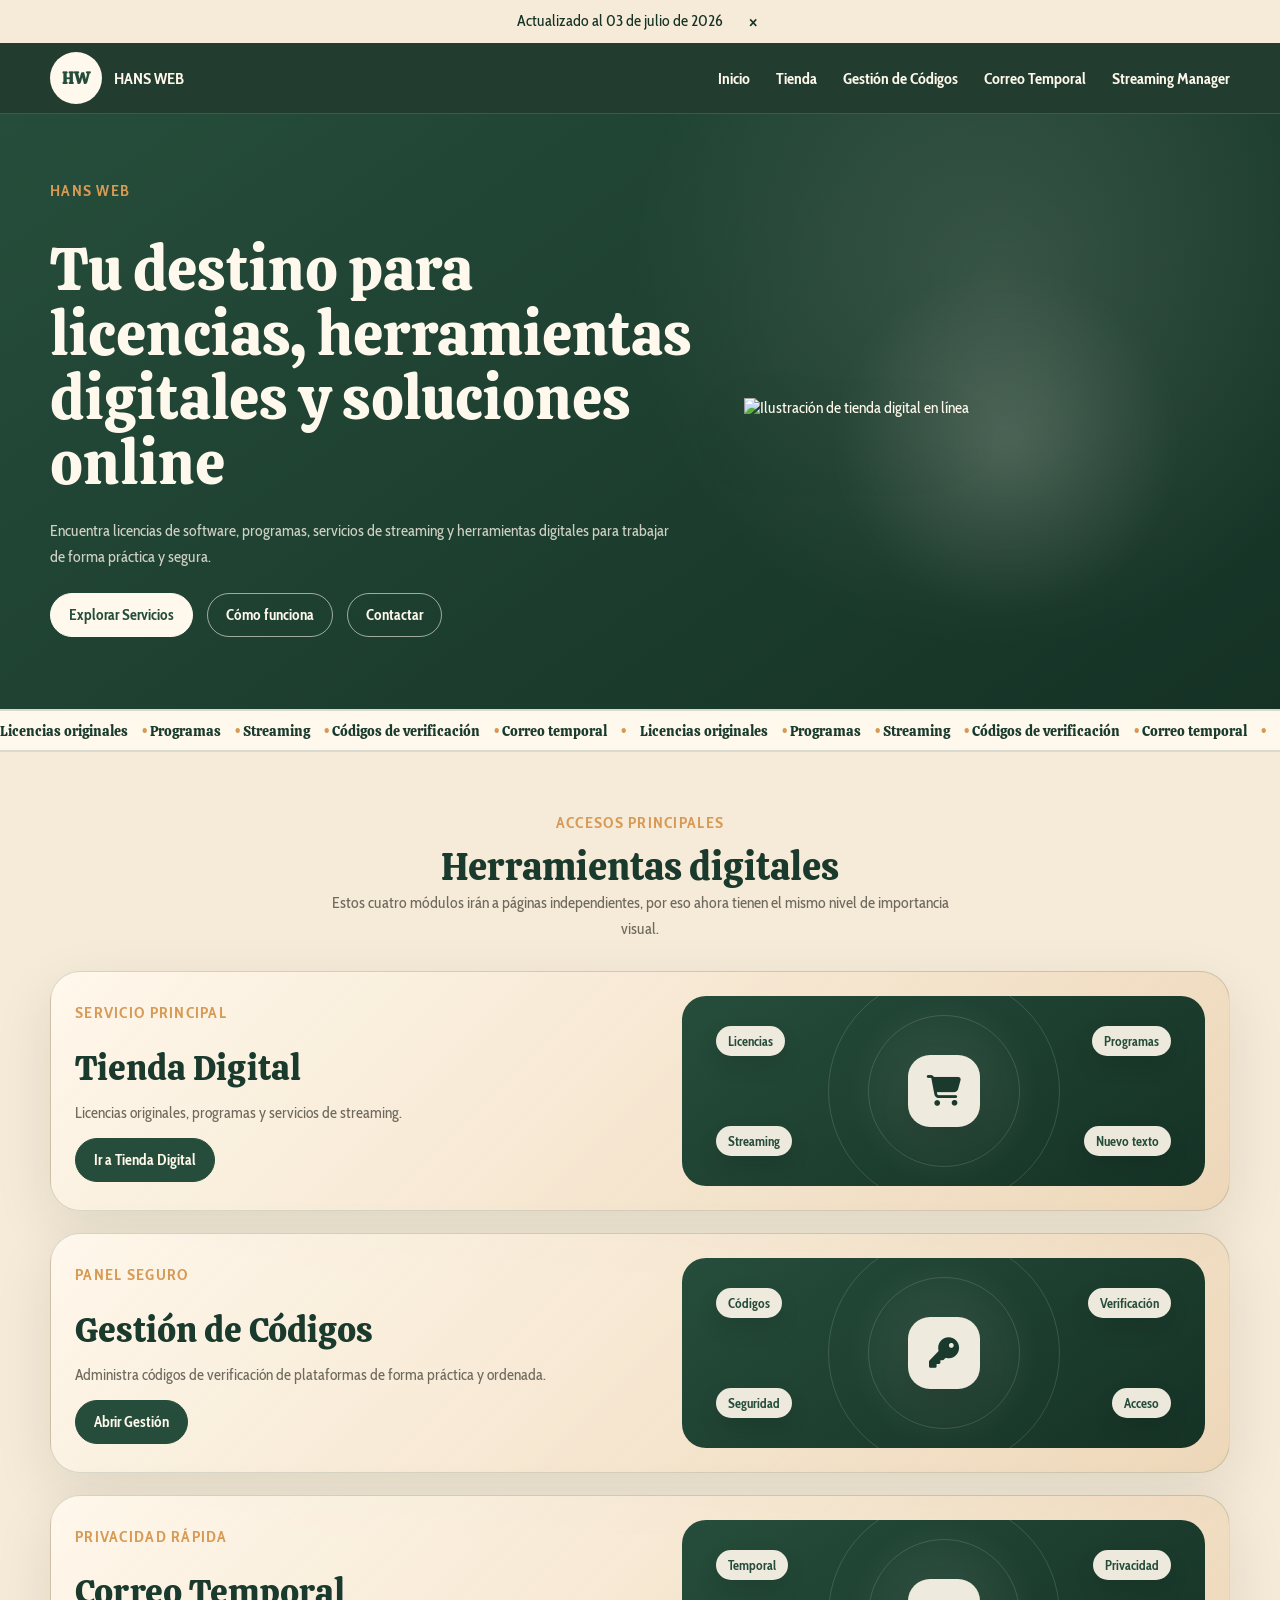
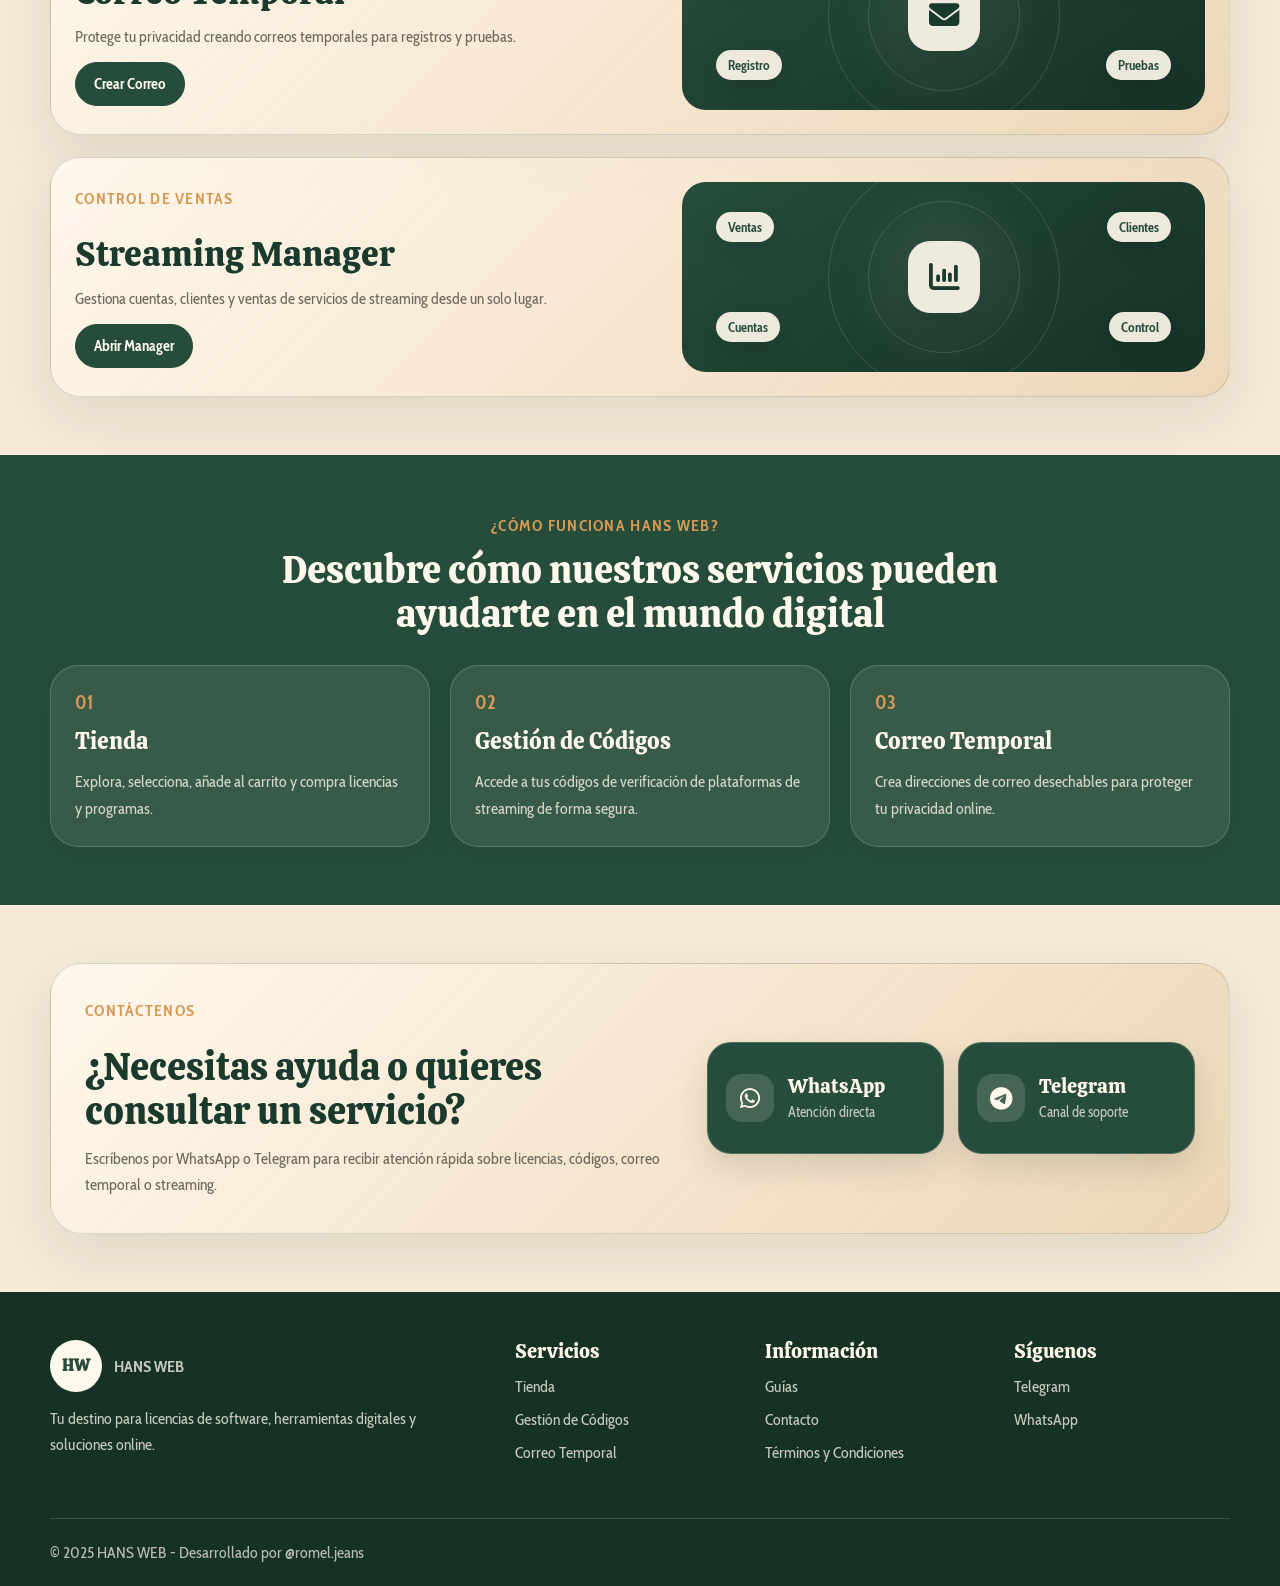
==== index.html @ e23d3a3d "Add files via upload" ====
<!doctype html>
<html lang="es">
<head>
  <meta charset="UTF-8" />
  <meta name="viewport" content="width=device-width, initial-scale=1.0" />
  <title>HANS WEB - Licencias, herramientas digitales y soluciones online</title>
  <meta name="description" content="Tu destino para licencias de software, herramientas digitales y soluciones online." />
  <link rel="preconnect" href="https://fonts.googleapis.com" />
  <link rel="preconnect" href="https://fonts.gstatic.com" crossorigin />
  <link href="https://fonts.googleapis.com/css2?family=Cabin+Condensed:wght@400;600;700&family=Calistoga&display=swap" rel="stylesheet" />
  <link rel="stylesheet" href="https://cdnjs.cloudflare.com/ajax/libs/font-awesome/6.4.0/css/all.min.css">
  <link rel="stylesheet" href="css/styles.css" />
</head>
<body>
  <div class="topbar" data-alert>
    <p>Actualizado al 03 de julio de 2026</p>
    <button class="topbar__close" type="button" aria-label="Cerrar aviso" data-alert-close>×</button>
  </div>

  <header class="site-header">
    <div class="container nav">
      <a class="brand" href="index.html" aria-label="HANS WEB inicio">
        <span class="brand__mark">HW</span>
        <span class="brand__text">HANS WEB</span>
      </a>

      <button class="nav__toggle" type="button" aria-label="Abrir menú" aria-expanded="false" data-menu-toggle>
        <span></span><span></span><span></span>
      </button>

      <nav class="nav__menu" data-menu>
        <a href="index.html">Inicio</a>
        <a href="tienda.html">Tienda</a>
        <a href="gestion-codigos.html">Gestión de Códigos</a>
        <a href="correo-temporal.html">Correo Temporal</a>
        <a href="#">Streaming Manager</a>
      </nav>
    </div>
  </header>

  <main id="inicio">
    <section class="hero section hero--green">
      <div class="container hero__grid">
        <div class="hero__content">
          <p class="eyebrow">HANS WEB</p>
          <h1>Tu destino para licencias, herramientas digitales y soluciones online</h1>
          <p class="hero__text">Encuentra licencias de software, programas, servicios de streaming y herramientas digitales para trabajar de forma práctica y segura.</p>
          <div class="button-group">
            <a class="button button--primary" href="#servicios">Explorar Servicios</a>
            <a class="button button--secondary" href="#funciona">Cómo funciona</a>
            <a class="button button--secondary" href="#contacto">Contactar</a>
          </div>
        </div>

        <div class="hero__cards hero__cards--image" aria-label="Ilustración destacada de tienda digital">
          <img class="hero__illustration hero__illustration--store" src="assets/images/hero-store.png" alt="Ilustración de tienda digital en línea" />
        </div>
      </div>
    </section>

    <section class="ticker" aria-label="Categorías">
<div class="ticker">
  <div class="ticker__track">
    <div class="ticker__group">
      <span>Licencias originales</span>
      <span>Programas</span>
      <span>Streaming</span>
      <span>Códigos de verificación</span>
      <span>Correo temporal</span>
    </div>
    <div class="ticker__group" aria-hidden="true">
      <span>Licencias originales</span>
      <span>Programas</span>
      <span>Streaming</span>
      <span>Códigos de verificación</span>
      <span>Correo temporal</span>
    </div>
  </div>
</div>
    </section>

    <section class="section" id="servicios">
      <div class="container section__content">
        <div class="section-heading section-heading--center">
          <p class="eyebrow">Accesos principales</p>
          <h2>Herramientas digitales</h2>
          <p>Estos cuatro módulos irán a páginas independientes, por eso ahora tienen el mismo nivel de importancia visual.</p>
        </div>

                <div class="featured-services">
          <a class="feature-panel" href="tienda.html" aria-label="Abrir Tienda Digital">
            <div class="feature-panel__copy">
              <p class="eyebrow">Servicio principal</p>
              <h3>Tienda Digital</h3>
              <p>Licencias originales, programas y servicios de streaming.</p>
              <span class="button button--primary">Ir a Tienda Digital</span>
            </div>
            <div class="feature-panel__visual">
              <span class="bubble bubble--top">Licencias</span>
              <span class="bubble bubble--right">Programas</span>
              <div class="feature-panel__icon"><i class="fas fa-shopping-cart"></i></div>
              <span class="bubble bubble--bottom">Streaming</span>
              <span class="bubble bubble--bottom-right">Nuevo texto</span>
            </div>
          </a>

          <a class="feature-panel" href="gestion-codigos.html" aria-label="Abrir Gestión de Códigos">
            <div class="feature-panel__copy">
              <p class="eyebrow">Panel seguro</p>
              <h3>Gestión de Códigos</h3>
              <p>Administra códigos de verificación de plataformas de forma práctica y ordenada.</p>
              <span class="button button--primary">Abrir Gestión</span>
            </div>
            <div class="feature-panel__visual">
              <span class="bubble bubble--top">Códigos</span>
              <span class="bubble bubble--right">Verificación</span>
              <div class="feature-panel__icon"><i class="fas fa-key"></i></div>
              <span class="bubble bubble--bottom">Seguridad</span>
              <span class="bubble bubble--bottom-right">Acceso</span>
            </div>
          </a>

          <a class="feature-panel" href="#" aria-label="Abrir Correo Temporal">
            <div class="feature-panel__copy">
              <p class="eyebrow">Privacidad rápida</p>
              <h3>Correo Temporal</h3>
              <p>Protege tu privacidad creando correos temporales para registros y pruebas.</p>
              <span class="button button--primary">Crear Correo</span>
            </div>
              <div class="feature-panel__visual">
                <span class="bubble bubble--top">Temporal</span>
                <span class="bubble bubble--right">Privacidad</span>
              <div class="feature-panel__icon"><i class="fas fa-envelope"></i></div>
                <span class="bubble bubble--bottom">Registro</span>
                <span class="bubble bubble--bottom-right">Pruebas</span>
              </div>
          </a>

          <a class="feature-panel" href="#" aria-label="Abrir Streaming Manager">
            <div class="feature-panel__copy">
              <p class="eyebrow">Control de ventas</p>
              <h3>Streaming Manager</h3>
              <p>Gestiona cuentas, clientes y ventas de servicios de streaming desde un solo lugar.</p>
              <span class="button button--primary">Abrir Manager</span>
            </div>
              <div class="feature-panel__visual">
                <span class="bubble bubble--top">Ventas</span>
                <span class="bubble bubble--right">Clientes</span>
              <div class="feature-panel__icon"><i class="fa-solid fa-chart-column"></i></i></div>
                <span class="bubble bubble--bottom">Cuentas</span>
                <span class="bubble bubble--bottom-right">Control</span>
              </div>
          </a>
        </div>
      </div>
    </section>

    <section class="section section--filled" id="funciona">
      <div class="container section__content">
        <div class="section-heading section-heading--center section-heading--light">
          <p class="eyebrow">¿Cómo funciona HANS WEB?</p>
          <h2>Descubre cómo nuestros servicios pueden ayudarte en el mundo digital</h2>
        </div>

        <div class="steps-grid">
          <article class="step-card">
            <span>01</span>
            <h3>Tienda</h3>
            <p>Explora, selecciona, añade al carrito y compra licencias y programas.</p>
          </article>
          <article class="step-card">
            <span>02</span>
            <h3>Gestión de Códigos</h3>
            <p>Accede a tus códigos de verificación de plataformas de streaming de forma segura.</p>
          </article>
          <article class="step-card">
            <span>03</span>
            <h3>Correo Temporal</h3>
            <p>Crea direcciones de correo desechables para proteger tu privacidad online.</p>
          </article>
        </div>
      </div>
    </section>

    <section class="section contact-section" id="contacto">
      <div class="container contact-panel">
        <div class="contact-panel__text">
          <p class="eyebrow">Contáctenos</p>
          <h2>¿Necesitas ayuda o quieres consultar un servicio?</h2>
          <p>Escríbenos por WhatsApp o Telegram para recibir atención rápida sobre licencias, códigos, correo temporal o streaming.</p>
        </div>
        <div class="contact-actions" aria-label="Canales de contacto">
          <a class="contact-button contact-button--whatsapp" href="https://wa.me/" target="_blank" rel="noreferrer">
            <span class="contact-button__icon"><i class="fab fa-whatsapp"></i></span>
            <span>
              <strong>WhatsApp</strong>
              <small>Atención directa</small>
            </span>
          </a>
          <a class="contact-button contact-button--telegram" href="https://t.me/" target="_blank" rel="noreferrer">
            <span class="contact-button__icon"><i class="fab fa-telegram-plane"></i></span>
            <span>
              <strong>Telegram</strong>
              <small>Canal de soporte</small>
            </span>
          </a>
        </div>
      </div>
    </section>
  </main>

  <footer class="footer">
    <div class="container footer__grid">
      <div>
        <a class="brand brand--footer" href="#inicio">
          <span class="brand__mark">HW</span>
          <span class="brand__text">HANS WEB</span>
        </a>
        <p>Tu destino para licencias de software, herramientas digitales y soluciones online.</p>
      </div>
      <div>
        <h3>Servicios</h3>
        <a href="#servicios">Tienda</a>
        <a href="#servicios">Gestión de Códigos</a>
        <a href="#servicios">Correo Temporal</a>
      </div>
      <div>
        <h3>Información</h3>
        <a href="#">Guías</a>
        <a href="#contacto">Contacto</a>
        <a href="#">Términos y Condiciones</a>
      </div>
      <div>
        <h3>Síguenos</h3>
        <a href="https://t.me/" target="_blank" rel="noreferrer">Telegram</a>
        <a href="https://wa.me/" target="_blank" rel="noreferrer">WhatsApp</a>
      </div>
    </div>
    <div class="container footer__bottom">© 2025 HANS WEB - Desarrollado por @romel.jeans</div>
  </footer>

  <script src="js/main.js"></script>
</body>
</html>
---- css/styles.css ----
:root {
  --bg: #f6ead8;
  --surface: #fff8ec;
  --surface-strong: #ead0ad;
  --text: #193a2d;
  --muted: #6f6a5e;
  --primary: #264d3b;
  --primary-dark: #153225;
  --accent: #d79a55;
  --border: rgba(25, 58, 45, 0.16);
  --radius: 28px;
  --container: 1180px;
  --shadow: 0 24px 70px rgba(31, 47, 36, 0.14);
}

* { box-sizing: border-box; }
html { scroll-behavior: smooth; }
body {
  margin: 0;
  font-family: "Cabin Condensed", system-ui, sans-serif;
  color: var(--text);
  background: var(--bg);
  -webkit-font-smoothing: antialiased;
}
a { color: inherit; text-decoration: none; }
img { max-width: 100%; display: block; }
button { font: inherit; }

.container { width: min(100% - 32px, var(--container)); margin-inline: auto; }
.section { padding: 58px 0; }
.section__content { display: grid; gap: 28px; }
.section-heading { max-width: 720px; }
.section-heading--center { text-align: center; margin-inline: auto; }
.section-heading--light { color: var(--surface); }
.eyebrow { margin: 0 0 10px; text-transform: uppercase; letter-spacing: .08em; font-weight: 700; color: var(--accent); }
h1, h2, h3 { font-family: "Calistoga", Georgia, serif; font-weight: 400; line-height: .98; margin: 0; }
h1 { font-size: clamp(2.25rem, 4.8vw, 3.75rem); max-width: 760px; line-height: 1.08; }
h2 { font-size: clamp(1.75rem, 3vw, 2.55rem); line-height: 1.14; }
h3 { font-size: clamp(1.18rem, 1.8vw, 1.55rem); line-height: 1.2; }
p { font-size: 1rem; line-height: 1.65; margin: 0; color: var(--muted); max-width: 65ch; }

.topbar { display: flex; justify-content: center; align-items: center; gap: 20px; min-height: 42px; padding: 8px 16px; background: var(--primary); color: var(--surface); }
.topbar p { color: inherit; font-size: 1rem; text-align: center; }
.topbar__close { border: 0; background: transparent; color: inherit; cursor: pointer; font-size: 1.4rem; line-height: 1; }
.topbar.is-hidden { display: none; }

.site-header { position: sticky; top: 0; z-index: 20; background: rgba(246, 234, 216, .86); backdrop-filter: blur(16px); border-bottom: 1px solid var(--border); }
.nav { min-height: 70px; display: flex; align-items: center; justify-content: space-between; gap: 24px; }
.brand { display: inline-flex; align-items: center; gap: 12px; font-weight: 700; font-size: 1.02rem; }
.brand__mark { display: grid; place-items: center; width: 52px; height: 52px; border-radius: 50%; background: var(--primary); color: var(--surface); font-family: "Calistoga", Georgia, serif; }
.nav__menu { display: flex; align-items: center; gap: 26px; font-weight: 700; font-size: 1rem; }
.nav__menu a:hover { color: var(--accent); }
.nav__toggle { display: none; width: 48px; height: 48px; border: 1px solid var(--border); border-radius: 50%; background: var(--surface); cursor: pointer; }
.nav__toggle span { display: block; width: 20px; height: 2px; margin: 4px auto; background: var(--text); }

.hero { padding-top: 42px; }
.hero__grid { display: grid; grid-template-columns: 1.15fr .85fr; gap: 36px; align-items: center; }
.hero__content { display: grid; gap: 22px; }
.hero__text { max-width: 620px; font-size: 1rem; }
.button-group { display: flex; flex-wrap: wrap; gap: 14px; }
.button { display: inline-flex; align-items: center; justify-content: center; min-height: 44px; padding: 10px 18px; border-radius: 999px; border: 1px solid var(--primary); font-weight: 700; font-size: .96rem; transition: transform .2s ease, background .2s ease; }
.button:hover { transform: translateY(-2px); }
.button--primary { background: var(--primary); color: var(--surface); }
.button--secondary { background: transparent; color: var(--primary); }
.hero__cards { min-height: 460px; position: relative; border-radius: 34px; background: linear-gradient(145deg, var(--primary), var(--primary-dark)); box-shadow: var(--shadow); overflow: hidden; padding: 22px; }
.hero__cards::before { content: ""; position: absolute; inset: 18%; border-radius: 50%; background: rgba(255,255,255,.10); filter: blur(10px); }
.floating-card { position: absolute; width: 230px; padding: 24px; border-radius: 24px; background: var(--surface); box-shadow: var(--shadow); }
.floating-card span { display: block; color: var(--accent); font-weight: 700; margin-bottom: 8px; }
.floating-card strong { font-family: "Calistoga", Georgia, serif; font-size: 1.32rem; font-weight: 400; line-height: 1.15; }
.floating-card--large { width: 310px; left: 34px; top: 56px; }
.floating-card:not(.floating-card--large):not(.floating-card--accent) { right: 30px; top: 230px; }
.floating-card--accent { left: 80px; bottom: 54px; background: var(--surface-strong); }

.ticker {   overflow: hidden;   border-block: 1px solid var(--border);   background: var(--surface); }  
.ticker__track {   display: flex;   width: max-content;   gap: 14px;   padding: 10px 0;   animation: ticker 18s linear infinite; }  
.ticker span {   flex: 0 0 auto;   font-size: .88rem;   font-family: "Calistoga", Georgia, serif;   white-space: nowrap; }  
.ticker span::after {   content: "•";   margin-left: 14px;   color: var(--accent); } 
@keyframes ticker {   from { transform: translateX(0); }   to { transform: translateX(-50%); } } 

.service-grid { display: grid; grid-template-columns: repeat(4, 1fr); gap: 20px; }
.service-card, .step-card { display: grid; gap: 14px; padding: 24px; border-radius: var(--radius); background: var(--surface); border: 1px solid var(--border); box-shadow: 0 12px 30px rgba(31,47,36,.07); }
.service-card__icon { width: 62px; height: 62px; display: grid; place-items: center; border-radius: 18px; background: var(--surface-strong); font-size: 1.8rem; }
.tag-list { display: flex; flex-wrap: wrap; gap: 8px; margin-top: 4px; }
.tag-list span { padding: 7px 10px; border-radius: 999px; background: rgba(38,77,59,.09); color: var(--primary); font-size: .95rem; font-weight: 700; }
.section--filled { background: var(--primary); color: var(--surface); }
.steps-grid { display: grid; grid-template-columns: repeat(3, 1fr); gap: 20px; }
.step-card { background: rgba(255,248,236,.08); border-color: rgba(255,248,236,.18); }
.step-card p { color: rgba(255,248,236,.78); }
.step-card span { color: var(--accent); font-weight: 700; font-size: 1.2rem; }
.banner { display: flex; align-items: center; justify-content: space-between; gap: 24px; padding: 28px; border-radius: 28px; background: var(--surface); border: 1px solid var(--border); }
.banner h2 { max-width: 720px; }

.footer { background: var(--primary-dark); color: var(--surface); padding: 48px 0 24px; }
.footer p, .footer a { color: rgba(255,248,236,.76); }
.footer__grid { display: grid; grid-template-columns: 2fr 1fr 1fr 1fr; gap: 34px; }
.footer__grid > div { display: grid; align-content: start; gap: 14px; }
.footer h3 { font-size: 1.22rem; }
.brand--footer .brand__mark { background: var(--surface); color: var(--primary); }
.footer__bottom { margin-top: 56px; padding-top: 24px; border-top: 1px solid rgba(255,248,236,.16); color: rgba(255,248,236,.7); }

@media (max-width: 980px) {
  .hero__grid, .footer__grid { grid-template-columns: 1fr; }
  .service-grid { grid-template-columns: repeat(2, 1fr); }
  .hero__cards { min-height: 430px; }
}
@media (max-width: 720px) {
  .section { padding: 46px 0; }
  .nav__toggle { display: block; }
  .nav__menu { position: absolute; inset: 78px 16px auto; display: none; flex-direction: column; align-items: stretch; gap: 0; padding: 18px; border-radius: 24px; background: var(--surface); box-shadow: var(--shadow); }
  .nav__menu.is-open { display: flex; }
  .nav__menu a { padding: 14px; border-bottom: 1px solid var(--border); }
  .service-grid, .steps-grid { grid-template-columns: 1fr; }
  .banner { align-items: stretch; flex-direction: column; padding: 28px; }
  .floating-card { position: relative; inset: auto !important; width: 100%; margin-bottom: 14px; }
  .hero__cards { min-height: auto; }
}


/* Featured digital tools */
.service-grid--featured {
  align-items: stretch;
  grid-template-columns: repeat(4, minmax(0, 1fr));
}
.service-card {
  color: inherit;
  position: relative;
  overflow: hidden;
  transition: transform .25s ease, box-shadow .25s ease, border-color .25s ease;
}
.service-card::after {
  content: "Abrir página →";
  align-self: end;
  color: var(--accent);
  font-weight: 700;
  margin-top: 4px;
}
.service-card:hover {
  transform: translateY(-7px);
  box-shadow: 0 24px 58px rgba(31,47,36,.16);
  border-color: rgba(215,154,85,.55);
}
.service-card--featured {
  min-height: 350px;
  background: linear-gradient(145deg, var(--primary), var(--primary-dark));
  color: var(--surface);
  animation: softPulse 4.2s ease-in-out infinite;
}
.service-card--featured:nth-child(2) { animation-delay: .18s; }
.service-card--featured:nth-child(3) { animation-delay: .36s; }
.service-card--featured:nth-child(4) { animation-delay: .54s; }
.service-card--featured p { color: rgba(255,248,236,.78); }
.service-card--featured h3 { font-size: clamp(1.55rem, 2.1vw, 2.05rem); }
.service-card--featured .service-card__icon {
  width: 76px;
  height: 76px;
  border-radius: 24px;
  background: var(--surface);
  color: var(--primary);
  font-size: 2.25rem;
  transform: rotate(-4deg);
  animation: floatBadge 3.4s ease-in-out infinite;
}
.service-card--featured:nth-child(2) .service-card__icon { animation-delay: .25s; }
.service-card--featured:nth-child(3) .service-card__icon { animation-delay: .5s; }
.service-card--featured:nth-child(4) .service-card__icon { animation-delay: .75s; }
.service-card--featured .tag-list span {
  background: rgba(255,248,236,.13);
  color: var(--surface);
}
.service-card__shine {
  position: absolute;
  inset: -45% auto auto -55%;
  width: 70%;
  height: 200%;
  transform: rotate(24deg);
  background: linear-gradient(90deg, transparent, rgba(255,255,255,.25), transparent);
  animation: shine 4.5s ease-in-out infinite;
}
.service-card:nth-child(2) .service-card__shine { animation-delay: .3s; }
.service-card:nth-child(3) .service-card__shine { animation-delay: .6s; }
.service-card:nth-child(4) .service-card__shine { animation-delay: .9s; }
.service-card > *:not(.service-card__shine) { position: relative; z-index: 1; }

@keyframes floatBadge {
  0%, 100% { transform: translateY(0) rotate(-4deg); }
  50% { transform: translateY(-12px) rotate(4deg); }
}
@keyframes softPulse {
  0%, 100% { box-shadow: 0 18px 44px rgba(31,47,36,.16); }
  50% { box-shadow: 0 28px 68px rgba(31,47,36,.24); }
}
@keyframes shine {
  0%, 45% { left: -70%; }
  70%, 100% { left: 125%; }
}

@media (prefers-reduced-motion: reduce) {
  .service-card--featured,
  .service-card--featured .service-card__icon,
  .service-card__shine,
  .ticker__track {
    animation: none;
  }
}
@media (max-width: 980px) {
  .service-grid--featured { grid-template-columns: repeat(2, minmax(0, 1fr)); }
  .service-card--featured { min-height: 300px; }
}
@media (max-width: 720px) {
  .service-grid--featured { grid-template-columns: 1fr; }
  .service-card--featured { min-height: 280px; }
}

/* Large featured access panels */
.featured-services {
  display: grid;
  gap: 22px;
}
.feature-panel {
  position: relative;
  overflow: hidden;
  display: grid;
  grid-template-columns: 1fr .9fr;
  gap: 26px;
  align-items: center;
  min-height: 232px;
  padding: 24px;
  border-radius: 30px;
  background: linear-gradient(135deg, rgba(255,248,236,.92), rgba(234,208,173,.72));
  border: 1px solid var(--border);
  box-shadow: 0 20px 58px rgba(31,47,36,.10);
  color: var(--text);
  transition: transform .28s ease, box-shadow .28s ease, border-color .28s ease;
}
.feature-panel::before {
  content: "";
  position: absolute;
  inset: -50% auto auto -40%;
  width: 38%;
  height: 200%;
  transform: rotate(24deg);
  background: linear-gradient(90deg, transparent, rgba(255,255,255,.58), transparent);
  opacity: .85;
  animation: panelShine 6s ease-in-out infinite;
}
.feature-panel:hover {
  transform: translateY(-6px);
  border-color: rgba(215,154,85,.55);
  box-shadow: 0 28px 76px rgba(31,47,36,.16);
}
.feature-panel__copy {
  position: relative;
  z-index: 1;
  display: grid;
  justify-items: start;
  gap: 12px;
}
.feature-panel__copy h3 {
  font-size: clamp(1.45rem, 2.7vw, 2.25rem);
  line-height: 1.16;
}
.feature-panel__copy p:not(.eyebrow) {
  max-width: 540px;
  font-size: .98rem;
}
.feature-panel__visual {
  position: relative;
  min-height: 190px;
  border-radius: 24px;
  background: radial-gradient(circle at center, rgba(255,248,236,.10), transparent 34%), linear-gradient(145deg, var(--primary), var(--primary-dark));
  overflow: hidden;
  display: grid;
  place-items: center;
}
.feature-panel__visual::before,
.feature-panel__visual::after {
  content: "";
  position: absolute;
  border: 1px solid rgba(255,248,236,.14);
  border-radius: 999px;
  animation: orbitRotate 14s linear infinite;
}
.feature-panel__visual::before { width: 230px; height: 230px; }
.feature-panel__visual::after { width: 150px; height: 150px; animation-duration: 10s; animation-direction: reverse; }
.feature-panel__icon {
  position: relative;
  z-index: 2;
  display: grid;
  place-items: center;
  width: 72px;
  height: 72px;
  border-radius: 22px;
  background: rgba(255,248,236,.92);
  font-size: 1.9rem;
  line-height: 1;
  text-align: center;
  box-shadow: 0 14px 30px rgba(0,0,0,.14);
  animation: iconFloat 3.6s ease-in-out infinite;
}
.bubble {
  position: absolute;
  z-index: 3;
  padding: 7px 12px;
  border-radius: 999px;
  background: rgba(255,248,236,.92);
  color: var(--primary);
  font-weight: 700;
  font-size: .84rem;
  box-shadow: 0 10px 22px rgba(0,0,0,.10);
  --float-x: 0px;
  animation: bubbleFloat 4.2s ease-in-out infinite;
}

.bubble--top { left: 34px; top: 30px; }
.bubble--right { right: 34px; top: 30px;}
.bubble--bottom { bottom: 30px; left: 34px;}
.bubble--bottom-right { bottom: 30px; right: 34px;}
.feature-panel:nth-child(2)::before { animation-delay: .35s; }
.feature-panel:nth-child(3)::before { animation-delay: .7s; }
.feature-panel:nth-child(4)::before { animation-delay: 1.05s; }

@keyframes panelShine {
  0%, 48% { left: -55%; }
  72%, 100% { left: 125%; }
}
@keyframes iconFloat {
  0%, 100% { transform: translateY(0) rotate(-2deg); }
  50% { transform: translateY(-12px) rotate(3deg); }
}
@keyframes bubbleFloat {
  0%, 100% { transform: translate(var(--float-x), 0); }
  50% { transform: translate(var(--float-x), -10px); }
}
@keyframes orbitRotate {
  to { transform: rotate(360deg); }
}

@media (max-width: 900px) {
  .feature-panel { grid-template-columns: 1fr; padding: 22px; }
  .feature-panel__copy h3 { font-size: clamp(1.35rem, 5.4vw, 1.95rem); }
}
@media (max-width: 560px) {
  .feature-panel { min-height: auto; border-radius: 28px; }
  .feature-panel__visual { min-height: 180px; }
  .feature-panel__icon { width: 66px; height: 66px; font-size: 1.72rem; }
  .bubble { padding: 7px 10px; font-size: .78rem; }
  .bubble--top { left: 14px; top: 18px; }
  .bubble--right { right: 14px; top: 18px; }
  .bubble--bottom { bottom: 18px; }
  .bubble--bottom-right {    bottom: 18px;    right: 14px;  }
}
@media (prefers-reduced-motion: reduce) {
  .feature-panel::before,
  .feature-panel__visual::before,
  .feature-panel__visual::after,
  .feature-panel__icon,
  .bubble { animation: none; }
}


/* Ajustes solicitados: encabezado + hero en verde y contacto responsive */
.topbar {
  background: var(--bg);
  color: var(--primary-dark);
  border-bottom: 1px solid rgba(255,248,236,.14);
}
.site-header {
  background: rgba(21, 50, 37, .94);
  color: var(--surface);
  border-bottom: 1px solid rgba(255,248,236,.14);
}
.site-header .brand__mark {
  background: var(--surface);
  color: var(--primary);
}
.site-header .nav__menu a:hover { color: var(--accent); }
.site-header .nav__toggle {
  background: rgba(255,248,236,.10);
  border-color: rgba(255,248,236,.22);
}
.site-header .nav__toggle span { background: var(--surface); }
.hero--green {
  margin-top: 0;
  padding: 64px 0 72px;
  background:
    radial-gradient(circle at 78% 28%, rgba(255,248,236,.12), transparent 34%),
    linear-gradient(145deg, var(--primary), var(--primary-dark));
  color: var(--surface);
}
.hero--green .eyebrow { color: var(--accent); }
.hero--green p { color: rgba(255,248,236,.78); }
.hero--green .button--primary {
  background: var(--surface);
  color: var(--primary);
  border-color: var(--surface);
}
.hero--green .button--secondary {
  color: var(--surface);
  border-color: rgba(255,248,236,.58);
}
.hero--green .hero__cards {
  background: rgba(255,248,236,.09);
  border: 1px solid rgba(255,248,236,.14);
  box-shadow: 0 24px 70px rgba(0,0,0,.18);
}
.hero--green .floating-card {
  background: rgba(255,248,236,.94);
  color: var(--text);
}
.hero--green .floating-card--accent { background: var(--surface-strong); }

.contact-section {
  background: var(--bg);
}
.contact-panel {
  display: grid;
  grid-template-columns: 1.1fr .9fr;
  gap: 26px;
  align-items: center;
  padding: 34px;
  border-radius: 32px;
  background: linear-gradient(135deg, rgba(255,248,236,.95), rgba(234,208,173,.76));
  border: 1px solid var(--border);
  box-shadow: 0 20px 58px rgba(31,47,36,.10);
}
.contact-panel__text {
  display: grid;
  gap: 12px;
}
.contact-panel__text p:not(.eyebrow) {
  font-size: 1rem;
  max-width: 58ch;
}
.contact-actions {
  display: grid;
  grid-template-columns: 1fr 1fr;
  gap: 14px;
}
.contact-button {
  min-height: 112px;
  display: flex;
  align-items: center;
  gap: 14px;
  padding: 18px;
  border-radius: 24px;
  background: var(--primary);
  color: var(--surface);
  border: 1px solid rgba(255,248,236,.18);
  box-shadow: 0 14px 32px rgba(31,47,36,.14);
  transition: transform .22s ease, box-shadow .22s ease, background .22s ease;
}
.contact-button:hover {
  transform: translateY(-4px);
  box-shadow: 0 22px 48px rgba(31,47,36,.20);
  background: var(--primary-dark);
}
.contact-button__icon {
  width: 48px;
  height: 48px;
  display: grid;
  place-items: center;
  flex: 0 0 auto;
  border-radius: 16px;
  background: rgba(255,248,236,.14);
  font-size: 1.45rem;
}
.contact-button strong,
.contact-button small {
  display: block;
}
.contact-button strong {
  font-family: "Calistoga", Georgia, serif;
  font-weight: 400;
  font-size: 1.22rem;
  line-height: 1.1;
}
.contact-button small {
  margin-top: 6px;
  color: rgba(255,248,236,.72);
  font-size: .9rem;
}

@media (max-width: 720px) {
  .site-header .nav__menu {
    background: var(--primary-dark);
    border: 1px solid rgba(255,248,236,.16);
  }
  .site-header .nav__menu a {
    border-bottom-color: rgba(255,248,236,.14);
  }
  .hero--green { padding: 48px 0 56px; }
  .contact-panel {
    grid-template-columns: 1fr;
    padding: 24px;
    border-radius: 28px;
  }
  .contact-actions { grid-template-columns: 1fr; }
  .contact-button { min-height: 96px; }
}

/* Hero con ilustración limpia, flotante y responsive */
.hero__cards--image {
  min-height: clamp(300px, 36vw, 440px);
  display: grid;
  place-items: center;
  padding: 0;
  isolation: isolate;
  overflow: visible;
  background: transparent !important;
  border: 0 !important;
  box-shadow: none !important;
}
.hero__cards--image::before {
  content: "";
  position: absolute;
  width: min(72%, 390px);
  aspect-ratio: 1;
  border-radius: 50%;
  background: radial-gradient(circle, rgba(255,248,236,.22), rgba(255,248,236,.08) 44%, transparent 70%);
  filter: blur(10px);
  opacity: .75;
  z-index: 0;
}
.hero__illustration {
  position: relative;
  z-index: 1;
  width: min(100%, 580px);
  max-width: 100%;
  height: auto;
  object-fit: contain;
  filter: drop-shadow(0 28px 34px rgba(0,0,0,.24));
  animation: heroImageFloat 4.8s ease-in-out infinite;
  transform-origin: center;
}
.hero__illustration--store {
  margin: 0;
}

@keyframes heroImageFloat {
  0%, 100% { transform: translateY(0) scale(1); }
  50% { transform: translateY(-12px) scale(1.018); }
}

@media (max-width: 980px) {
  .hero__grid {
    grid-template-columns: 1fr;
    text-align: center;
  }
  .hero__content, .button-group {
    justify-items: center;
    justify-content: center;
  }
  .hero__text, .hero__content h1 {
    margin-inline: auto;
  }
  .hero__cards--image {
    min-height: clamp(320px, 54vw, 520px);
    width: min(100%, 680px);
    margin: 0 auto;
  }
  .hero__illustration {
    width: min(92vw, 620px);
  }
}

@media (max-width: 720px) {
  .hero--green {
    padding: 38px 0 46px;
  }
  .hero__grid {
    gap: 22px;
  }
  .hero__cards--image {
    min-height: clamp(280px, 78vw, 430px);
    margin-top: 2px;
  }
  .hero__illustration {
    width: min(96vw, 520px);
    filter: drop-shadow(0 18px 24px rgba(0,0,0,.22));
  }
}

@media (max-width: 460px) {
  .hero__cards--image {
    min-height: clamp(240px, 82vw, 340px);
  }
  .hero__illustration {
    width: min(98vw, 390px);
  }
}

@media (prefers-reduced-motion: reduce) {
  .hero__illustration { animation: none; }
}
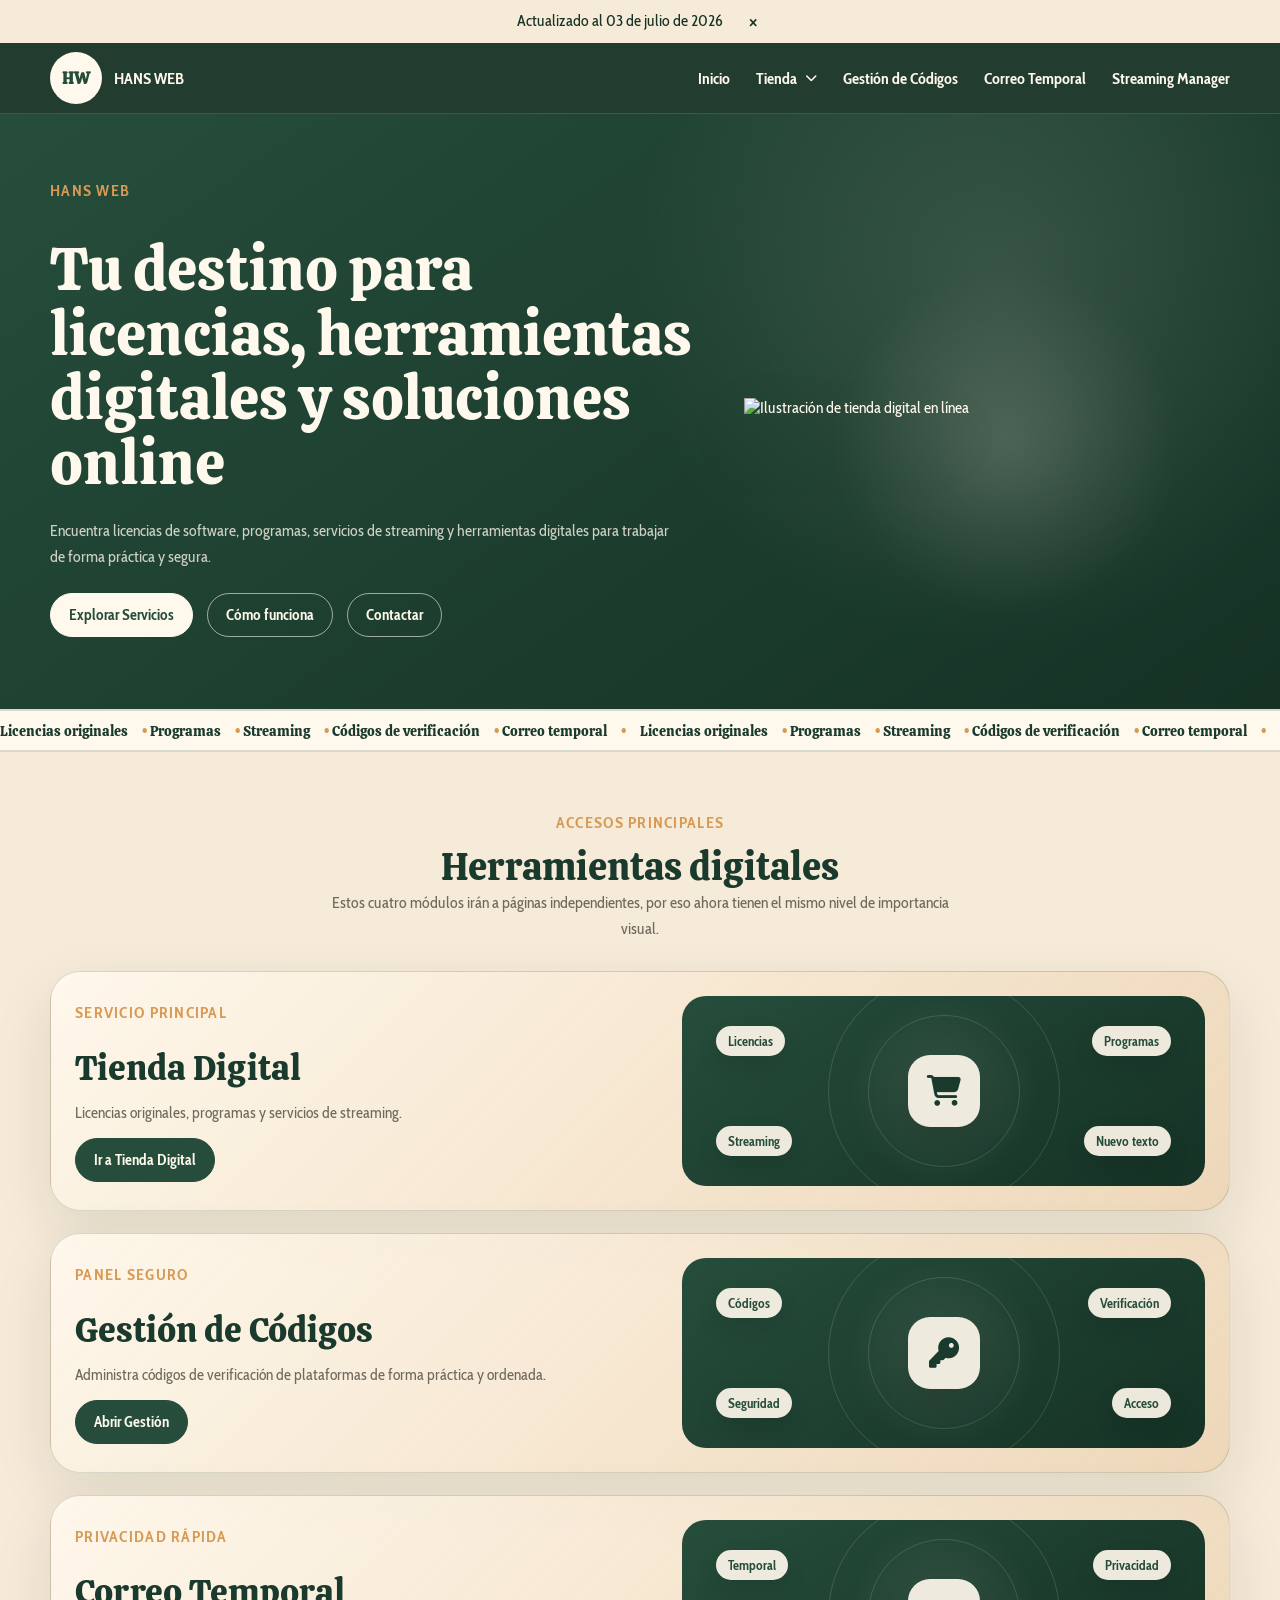
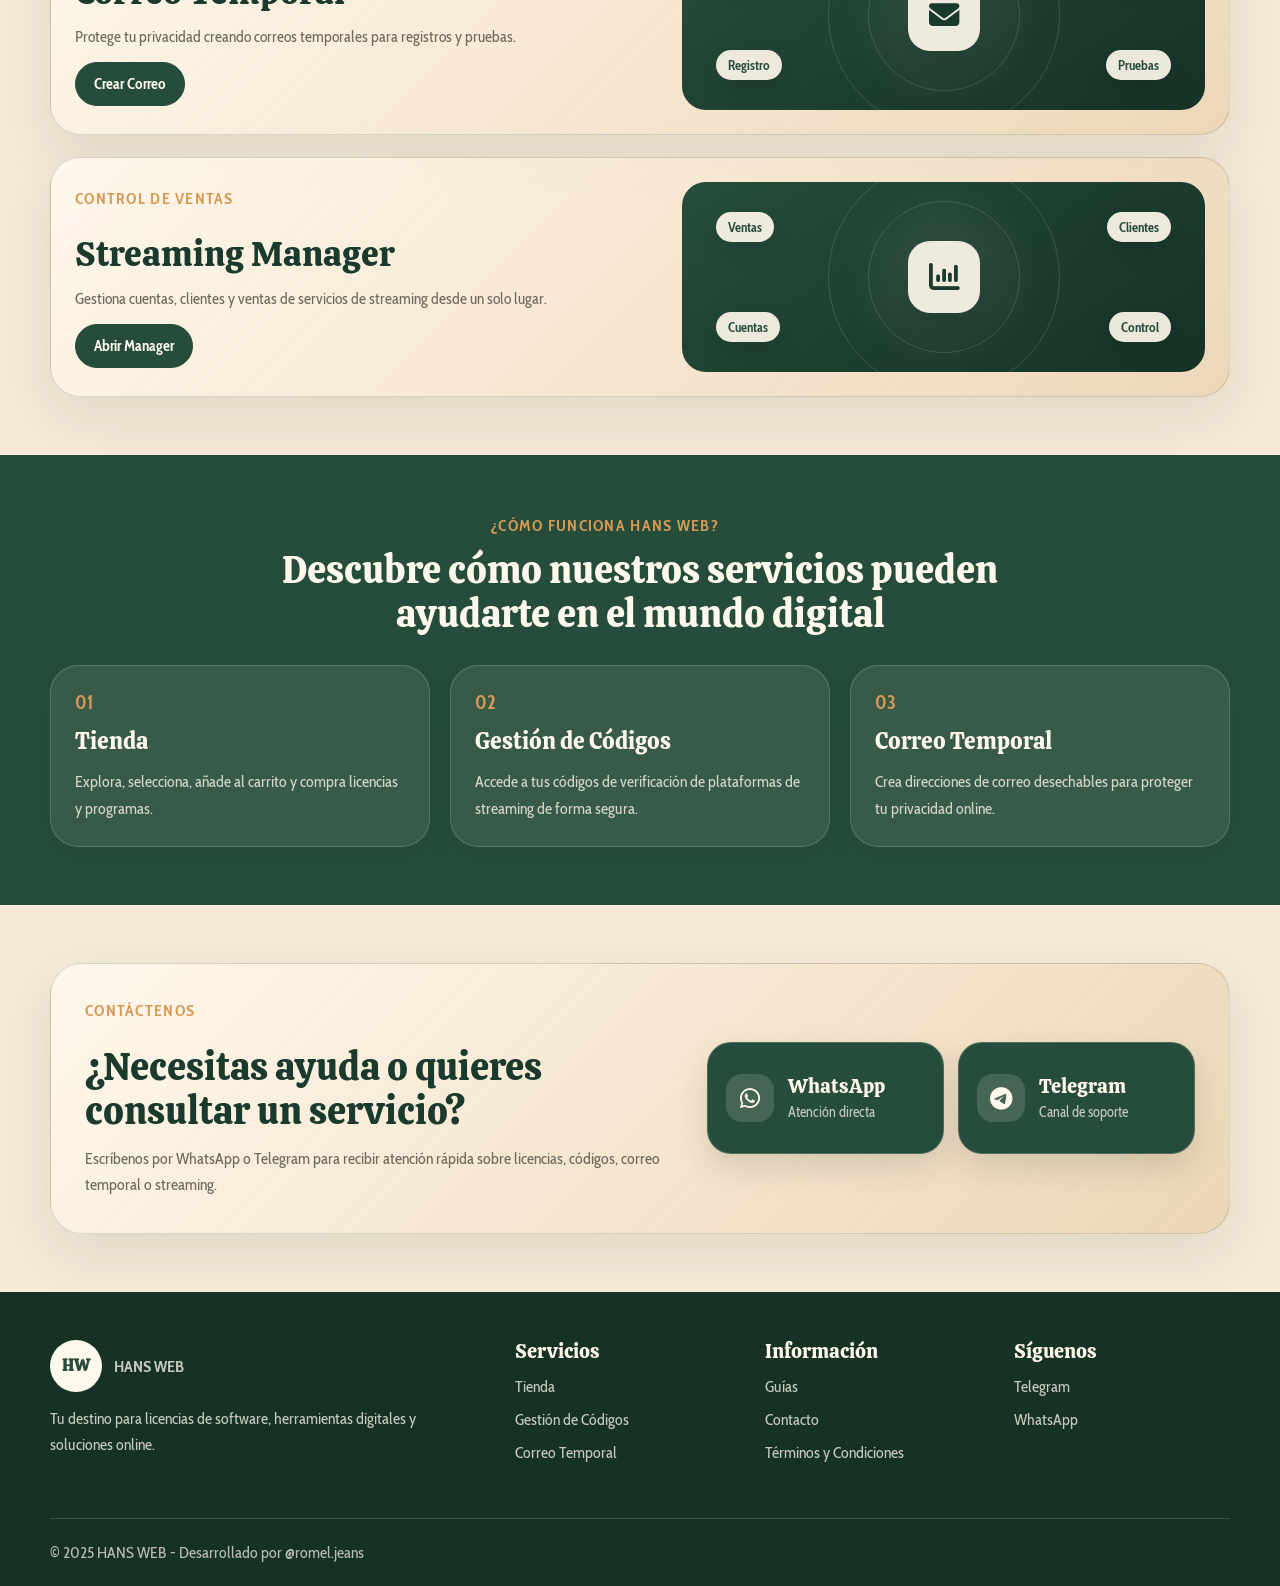
==== commit 802961e1: "Add files via upload" ====
--- a/index.html
+++ b/index.html
@@ -30,7 +30,14 @@
 
       <nav class="nav__menu" data-menu>
         <a href="index.html">Inicio</a>
-        <a href="tienda.html">Tienda</a>
+        <div class="nav__dropdown">
+          <a href="tienda.html" class="nav__dropdown-toggle">Tienda <i class="fas fa-chevron-down" style="font-size: 0.75rem; margin-left: 2px;"></i></a>
+          <div class="nav__dropdown-menu">
+            <a href="Tienda/windowsoffice.html">Windows y Office</a>
+            <a href="Tienda/programas.html">Programas</a>
+            <a href="Tienda/streaming.html">Streaming</a>
+          </div>
+        </div>
         <a href="gestion-codigos.html">Gestión de Códigos</a>
         <a href="correo-temporal.html">Correo Temporal</a>
         <a href="#">Streaming Manager</a>
--- a/css/styles.css
+++ b/css/styles.css
@@ -592,3 +592,89 @@
 @media (prefers-reduced-motion: reduce) {
   .hero__illustration { animation: none; }
 }
+
+/* Estilos para el Dropdown del Menú de Navegación */
+.nav__dropdown {
+  position: relative;
+  display: inline-block;
+}
+
+.nav__dropdown-toggle {
+  display: flex;
+  align-items: center;
+  gap: 6px;
+  cursor: pointer;
+}
+
+.nav__dropdown-menu {
+  position: absolute;
+  top: 100%;
+  left: 50%;
+  transform: translateX(-50%) translateY(10px);
+  background: var(--surface);
+  border: 1px solid var(--border);
+  border-radius: 18px;
+  box-shadow: var(--shadow);
+  padding: 10px 0;
+  min-width: 170px;
+  display: none;
+  z-index: 100;
+  animation: dropdownFadeIn 0.25s ease;
+}
+
+.nav__dropdown-menu a {
+  display: block;
+  padding: 10px 20px;
+  font-size: 0.95rem;
+  font-weight: 700;
+  color: var(--text) !important;
+  text-decoration: none;
+  transition: background 0.2s ease, color 0.2s ease;
+}
+
+.nav__dropdown-menu a:hover {
+  background: rgba(38, 77, 59, 0.06);
+  color: var(--accent) !important;
+}
+
+/* Hover en pantallas de escritorio */
+@media (min-width: 721px) {
+  .nav__dropdown:hover .nav__dropdown-menu {
+    display: block;
+  }
+}
+
+@keyframes dropdownFadeIn {
+  from { opacity: 0; transform: translateX(-50%) translateY(15px); }
+  to { opacity: 1; transform: translateX(-50%) translateY(10px); }
+}
+
+/* Soporte responsive en móvil */
+@media (max-width: 720px) {
+  .nav__dropdown-menu {
+    position: static;
+    transform: none;
+    box-shadow: none;
+    border: 0;
+    background: transparent;
+    padding: 0 0 0 15px;
+    display: none;
+    animation: none;
+    min-width: auto;
+  }
+  
+  .nav__dropdown.is-active .nav__dropdown-menu {
+    display: block;
+  }
+  
+  .nav__dropdown-toggle {
+    padding: 14px;
+    border-bottom: 1px solid var(--border);
+    justify-content: space-between;
+  }
+  
+  .nav__dropdown-menu a {
+    padding: 10px 14px;
+    border-bottom: 1px solid rgba(25, 58, 45, 0.08) !important;
+  }
+}
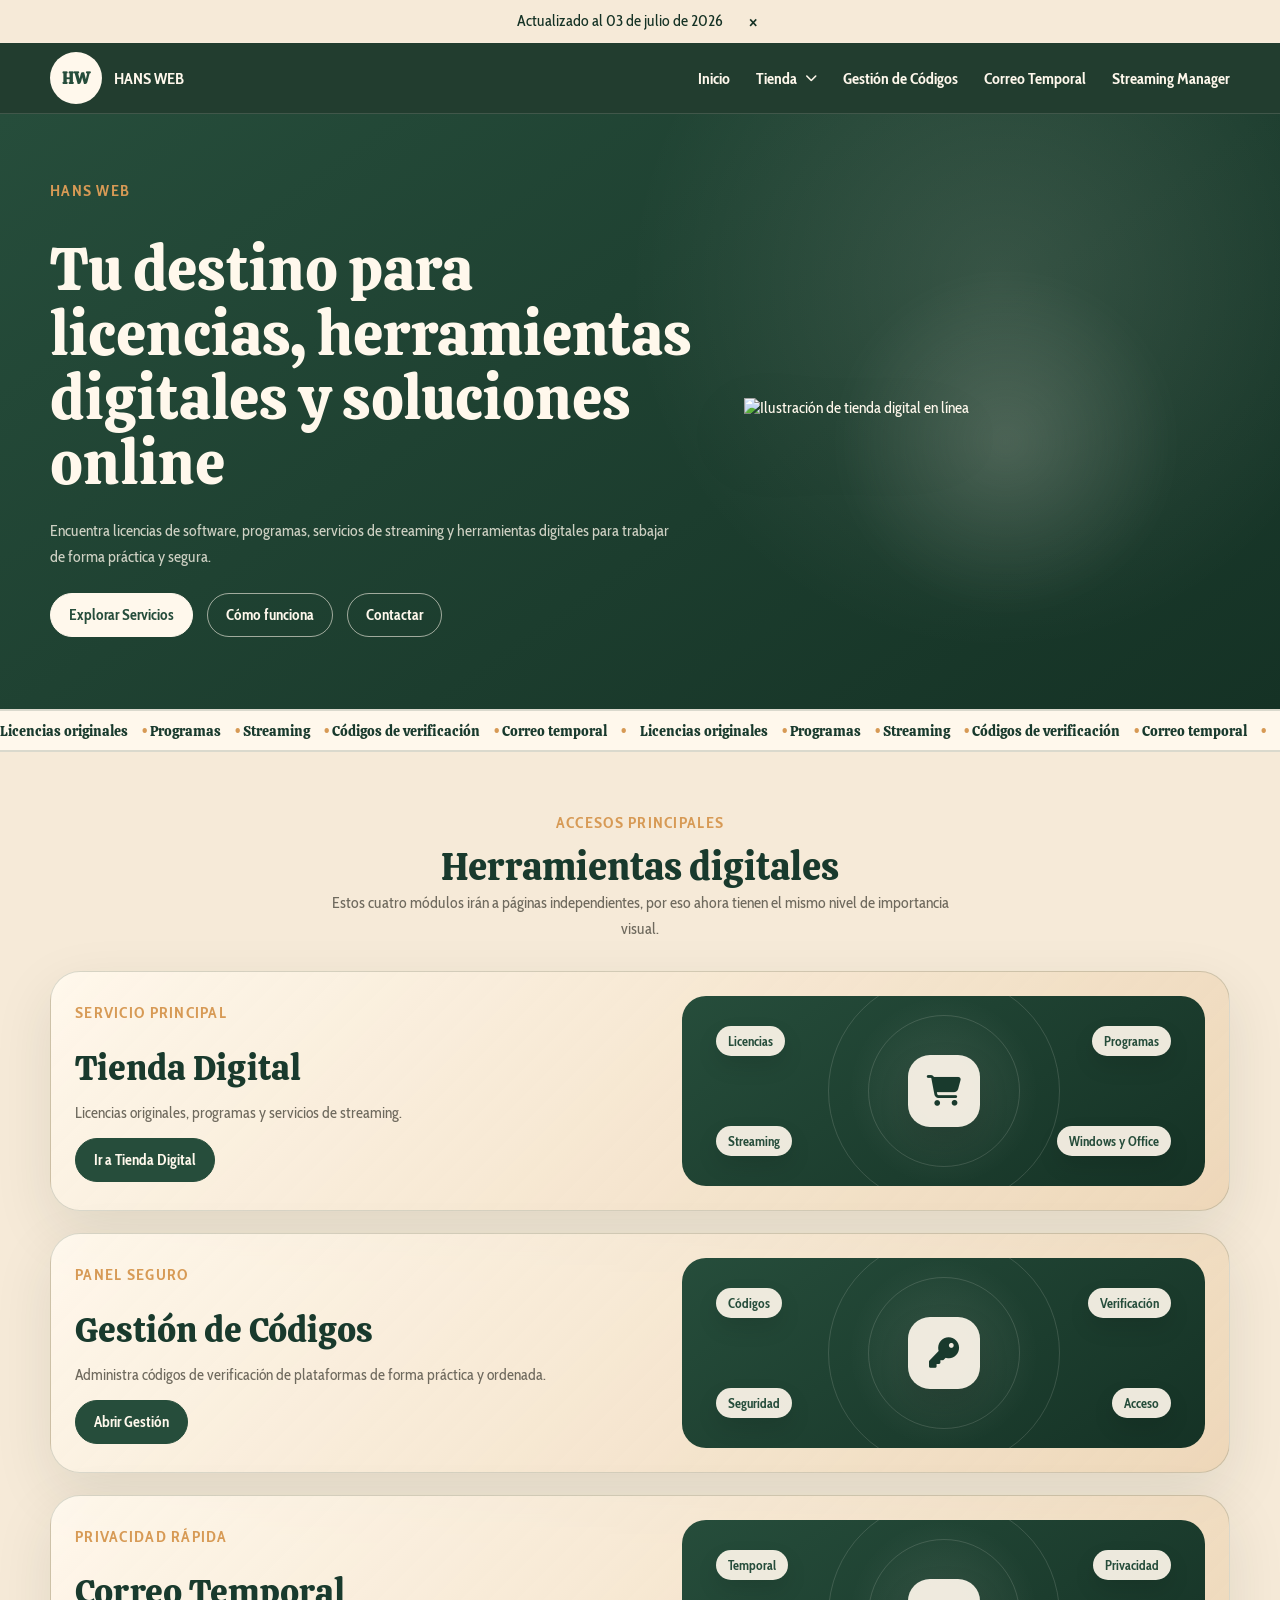
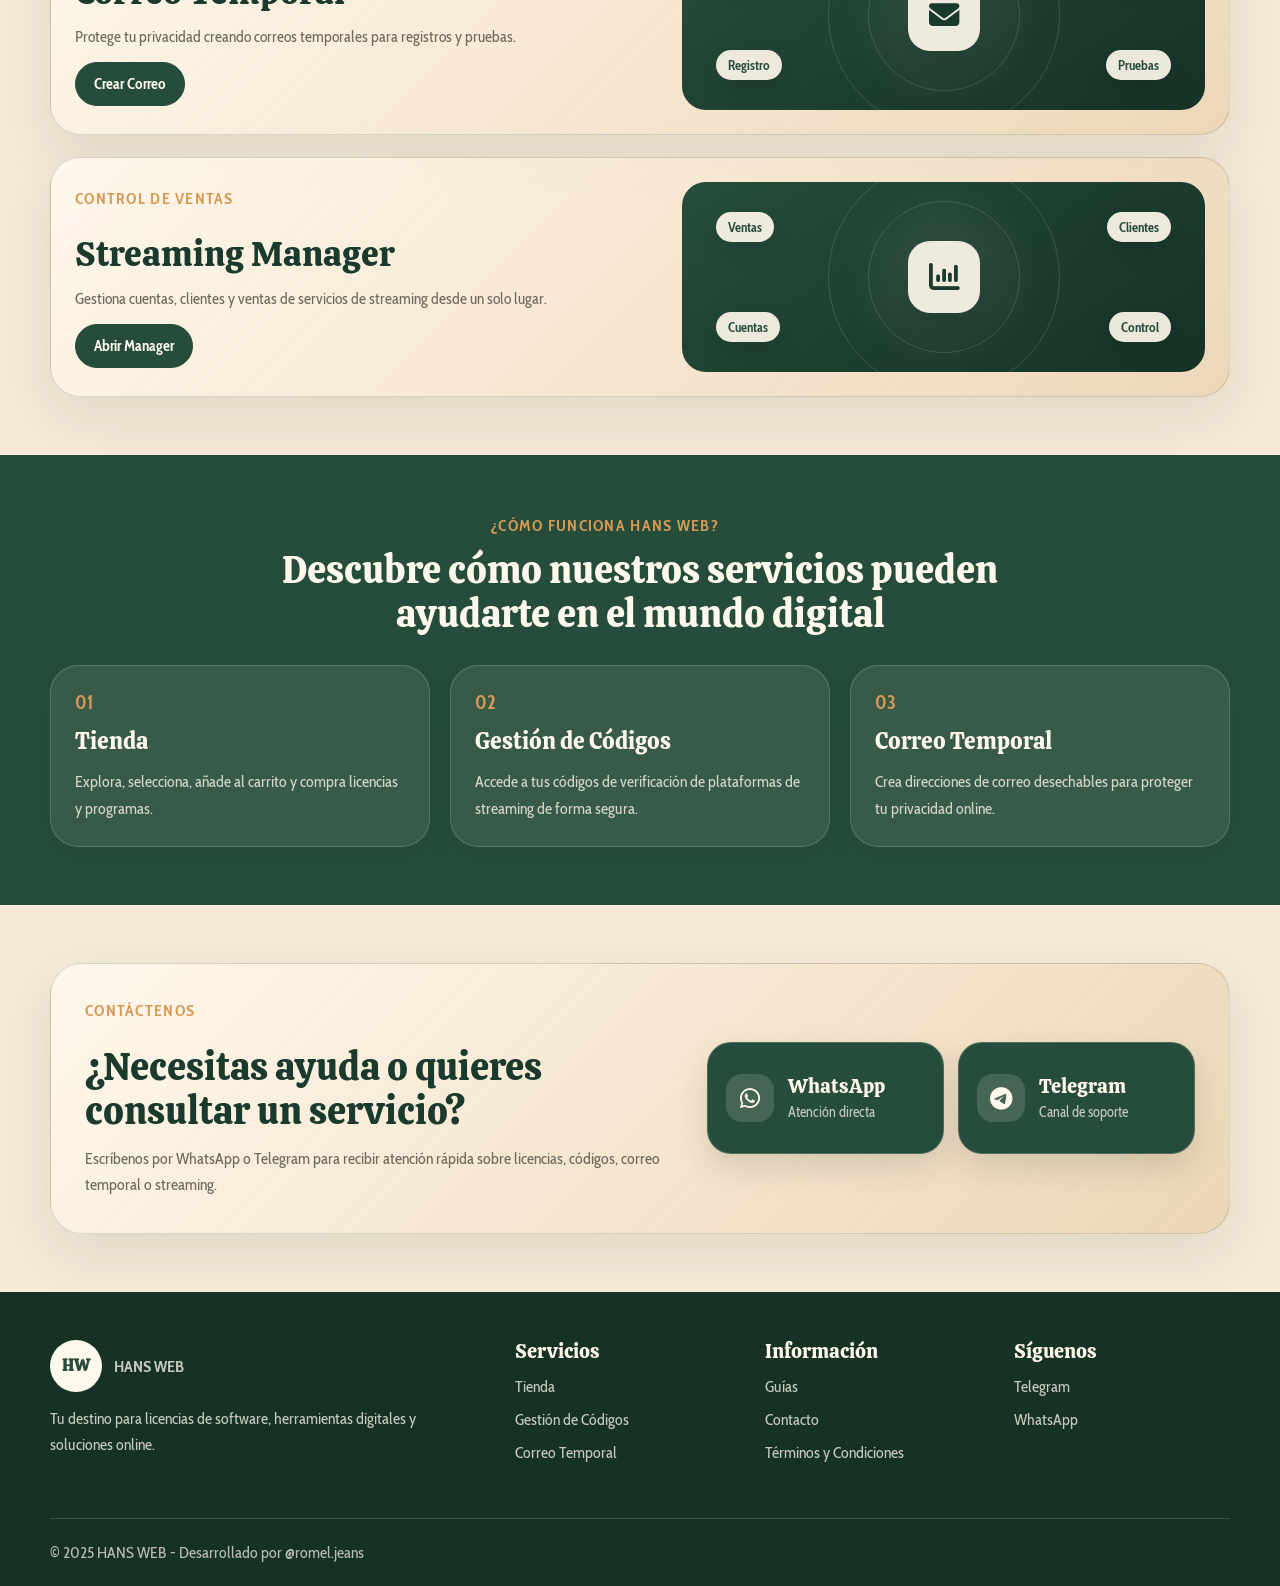
==== commit 1cb099f3: "Add files via upload" ====
--- a/index.html
+++ b/index.html
@@ -33,9 +33,9 @@
         <div class="nav__dropdown">
           <a href="tienda.html" class="nav__dropdown-toggle">Tienda <i class="fas fa-chevron-down" style="font-size: 0.75rem; margin-left: 2px;"></i></a>
           <div class="nav__dropdown-menu">
-            <a href="Tienda/windowsoffice.html">Windows y Office</a>
-            <a href="Tienda/programas.html">Programas</a>
-            <a href="Tienda/streaming.html">Streaming</a>
+            <a href="tienda/windowsoffice.html">Windows y Office</a>
+            <a href="tienda/programas.html">Programas</a>
+            <a href="tienda/streaming.html">Streaming</a>
           </div>
         </div>
         <a href="gestion-codigos.html">Gestión de Códigos</a>
@@ -107,7 +107,7 @@
               <span class="bubble bubble--right">Programas</span>
               <div class="feature-panel__icon"><i class="fas fa-shopping-cart"></i></div>
               <span class="bubble bubble--bottom">Streaming</span>
-              <span class="bubble bubble--bottom-right">Nuevo texto</span>
+              <span class="bubble bubble--bottom-right">Windows y Office</span>
             </div>
           </a>
 
@@ -127,7 +127,7 @@
             </div>
           </a>
 
-          <a class="feature-panel" href="#" aria-label="Abrir Correo Temporal">
+          <a class="feature-panel" href="correo-temporal.html" aria-label="Abrir Correo Temporal">
             <div class="feature-panel__copy">
               <p class="eyebrow">Privacidad rápida</p>
               <h3>Correo Temporal</h3>
--- a/css/styles.css
+++ b/css/styles.css
@@ -593,7 +593,7 @@
   .hero__illustration { animation: none; }
 }
 
-/* Estilos para el Dropdown del Menú de Navegación */
+/* Estilos para el Menú Desplegable (Dropdown) de Tienda */
 .nav__dropdown {
   position: relative;
   display: inline-block;
@@ -610,71 +610,98 @@
   position: absolute;
   top: 100%;
   left: 50%;
-  transform: translateX(-50%) translateY(10px);
-  background: var(--surface);
-  border: 1px solid var(--border);
-  border-radius: 18px;
-  box-shadow: var(--shadow);
-  padding: 10px 0;
-  min-width: 170px;
+  transform: translateX(-50%) translateY(6px);
+  background: var(--primary-dark) !important; /* Fondo verde oscuro premium */
+  border: 1px solid rgba(255, 255, 255, 0.1);
+  border-radius: 16px;
+  box-shadow: 0 12px 35px rgba(21, 50, 37, 0.24);
+  padding: 8px 0;
+  min-width: 190px;
   display: none;
   z-index: 100;
-  animation: dropdownFadeIn 0.25s ease;
-}
-
+  animation: dropdownFadeIn 0.2s ease-out;
+}
+
+/* Puente invisible para evitar que el menú desaparezca al mover el mouse en el espacio vacío */
+.nav__dropdown-menu::before {
+  content: "";
+  position: absolute;
+  top: -12px;
+  left: 0;
+  right: 0;
+  height: 12px;
+  background: transparent;
+}
+
+/* Enlaces del Dropdown en todas las pantallas */
 .nav__dropdown-menu a {
-  display: block;
-  padding: 10px 20px;
-  font-size: 0.95rem;
-  font-weight: 700;
-  color: var(--text) !important;
-  text-decoration: none;
-  transition: background 0.2s ease, color 0.2s ease;
+  display: block !important;
+  padding: 10px 20px !important;
+  font-size: 1rem !important; /* Mismo tamaño del menú del header */
+  font-weight: 700 !important;
+  font-family: "Cabin Condensed", system-ui, sans-serif !important; /* Misma fuente del header */
+  color: #ffffff !important; /* Texto blanco de alto contraste */
+  text-decoration: none !important;
+  transition: all 0.2s ease !important;
+  border-bottom: 0 !important; /* Quitar cualquier borde heredado */
+  text-align: left !important;
 }
 
 .nav__dropdown-menu a:hover {
-  background: rgba(38, 77, 59, 0.06);
-  color: var(--accent) !important;
-}
-
-/* Hover en pantallas de escritorio */
-@media (min-width: 721px) {
+  background: rgba(255, 255, 255, 0.08) !important;
+  color: var(--accent) !important; /* Texto naranja en hover */
+  padding-left: 24px !important; /* Animación sutil de desplazamiento */
+}
+
+/* Mostrar dropdown en desktop y tablet con hover */
+@media (min-width: 769px) {
   .nav__dropdown:hover .nav__dropdown-menu {
     display: block;
   }
 }
 
 @keyframes dropdownFadeIn {
-  from { opacity: 0; transform: translateX(-50%) translateY(15px); }
-  to { opacity: 1; transform: translateX(-50%) translateY(10px); }
-}
-
-/* Soporte responsive en móvil */
-@media (max-width: 720px) {
+  from { opacity: 0; transform: translateX(-50%) translateY(12px); }
+  to { opacity: 1; transform: translateX(-50%) translateY(6px); }
+}
+
+/* Soporte completo para tablets, móviles grandes y pequeños (max-width: 768px) */
+@media (max-width: 768px) {
+  /* Hacemos que el dropdown actúe como un acordeón premium en móvil/tablet */
   .nav__dropdown-menu {
-    position: static;
-    transform: none;
-    box-shadow: none;
-    border: 0;
-    background: transparent;
-    padding: 0 0 0 15px;
-    display: none;
-    animation: none;
-    min-width: auto;
+    position: static !important;
+    transform: none !important;
+    box-shadow: none !important;
+    border: 0 !important;
+    background: var(--primary) !important; /* Fondo verde un poco más claro para distinguir el submenú */
+    padding: 6px 0 !important;
+    display: none !important;
+    animation: none !important;
+    min-width: 100% !important;
+    border-radius: 12px !important;
+    margin-top: 8px;
+    margin-bottom: 8px;
   }
   
   .nav__dropdown.is-active .nav__dropdown-menu {
-    display: block;
+    display: block !important;
   }
   
   .nav__dropdown-toggle {
     padding: 14px;
     border-bottom: 1px solid var(--border);
     justify-content: space-between;
+    width: 100%;
   }
   
   .nav__dropdown-menu a {
-    padding: 10px 14px;
-    border-bottom: 1px solid rgba(25, 58, 45, 0.08) !important;
-  }
-}
+    padding: 12px 20px !important;
+    color: #ffffff !important;
+    font-size: 0.95rem !important;
+  }
+  
+  .nav__dropdown-menu a:hover {
+    padding-left: 24px !important;
+    background: rgba(255, 255, 255, 0.1) !important;
+  }
+}
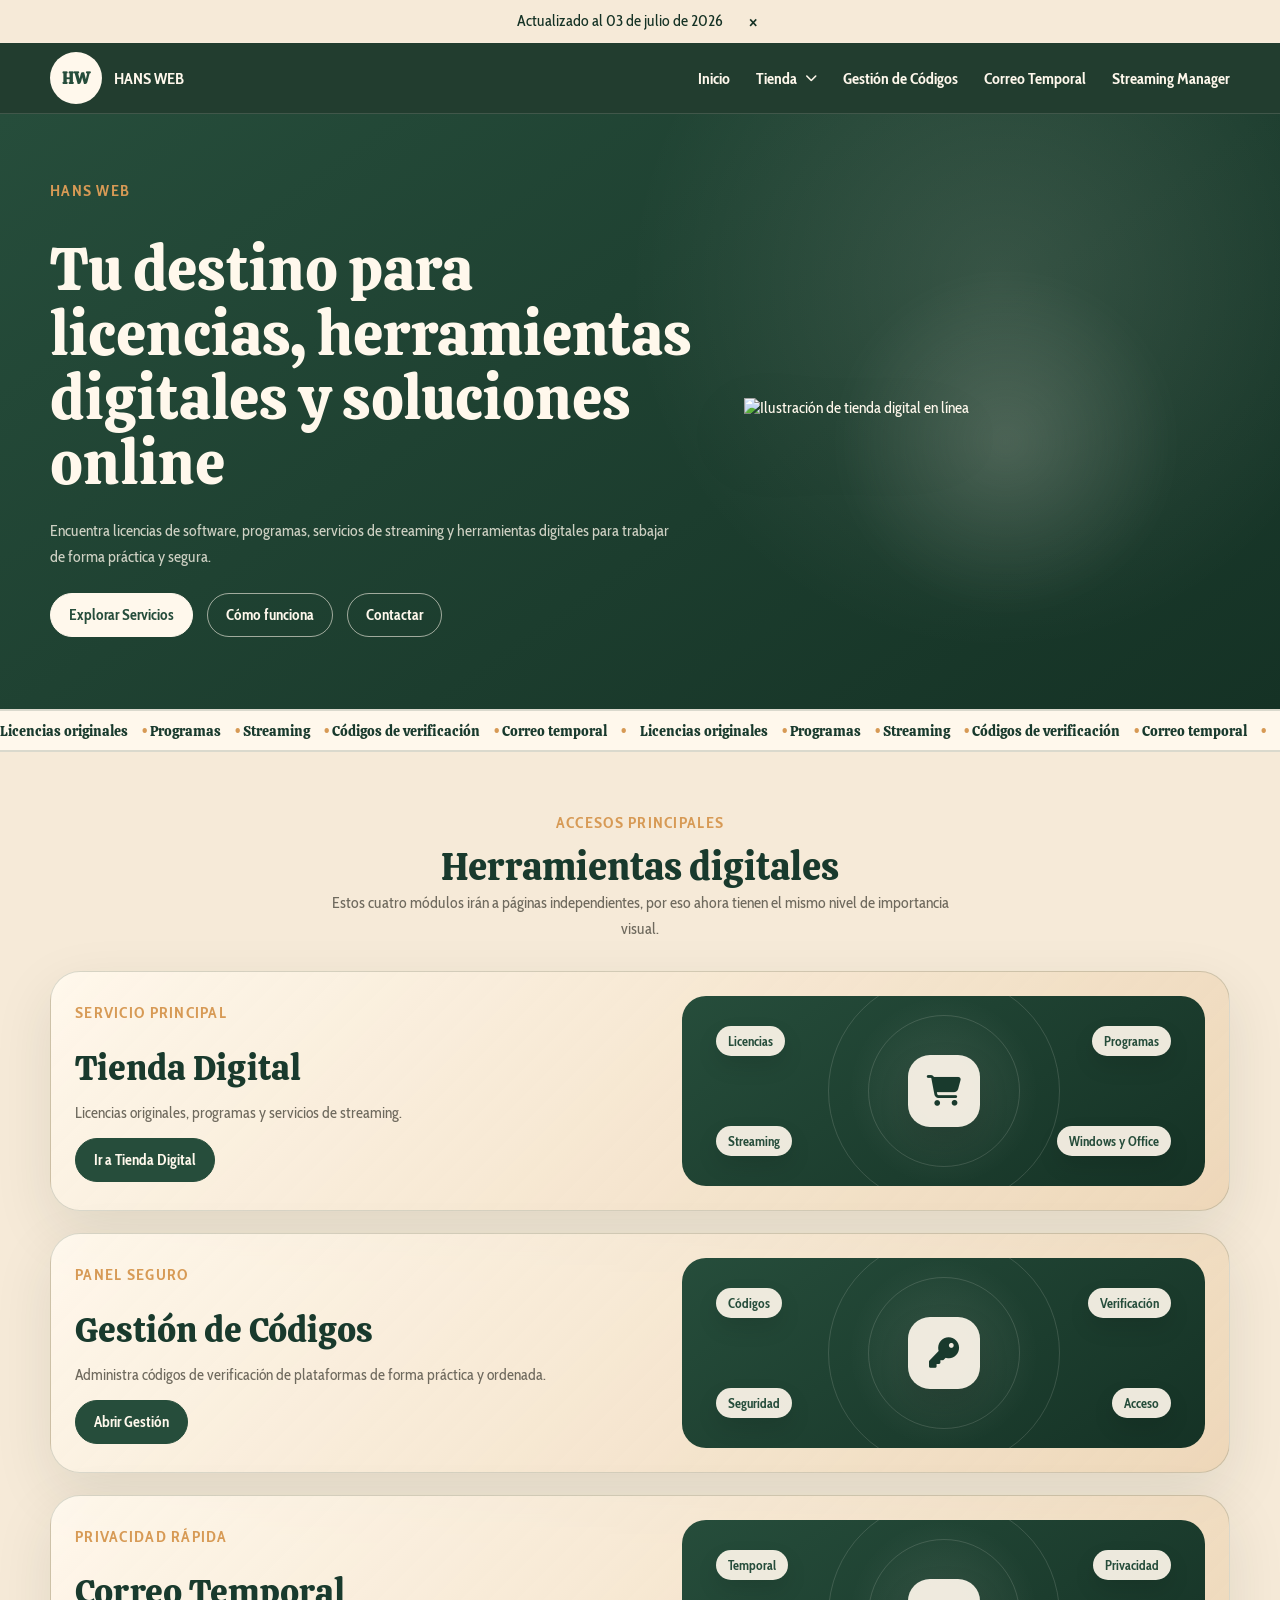
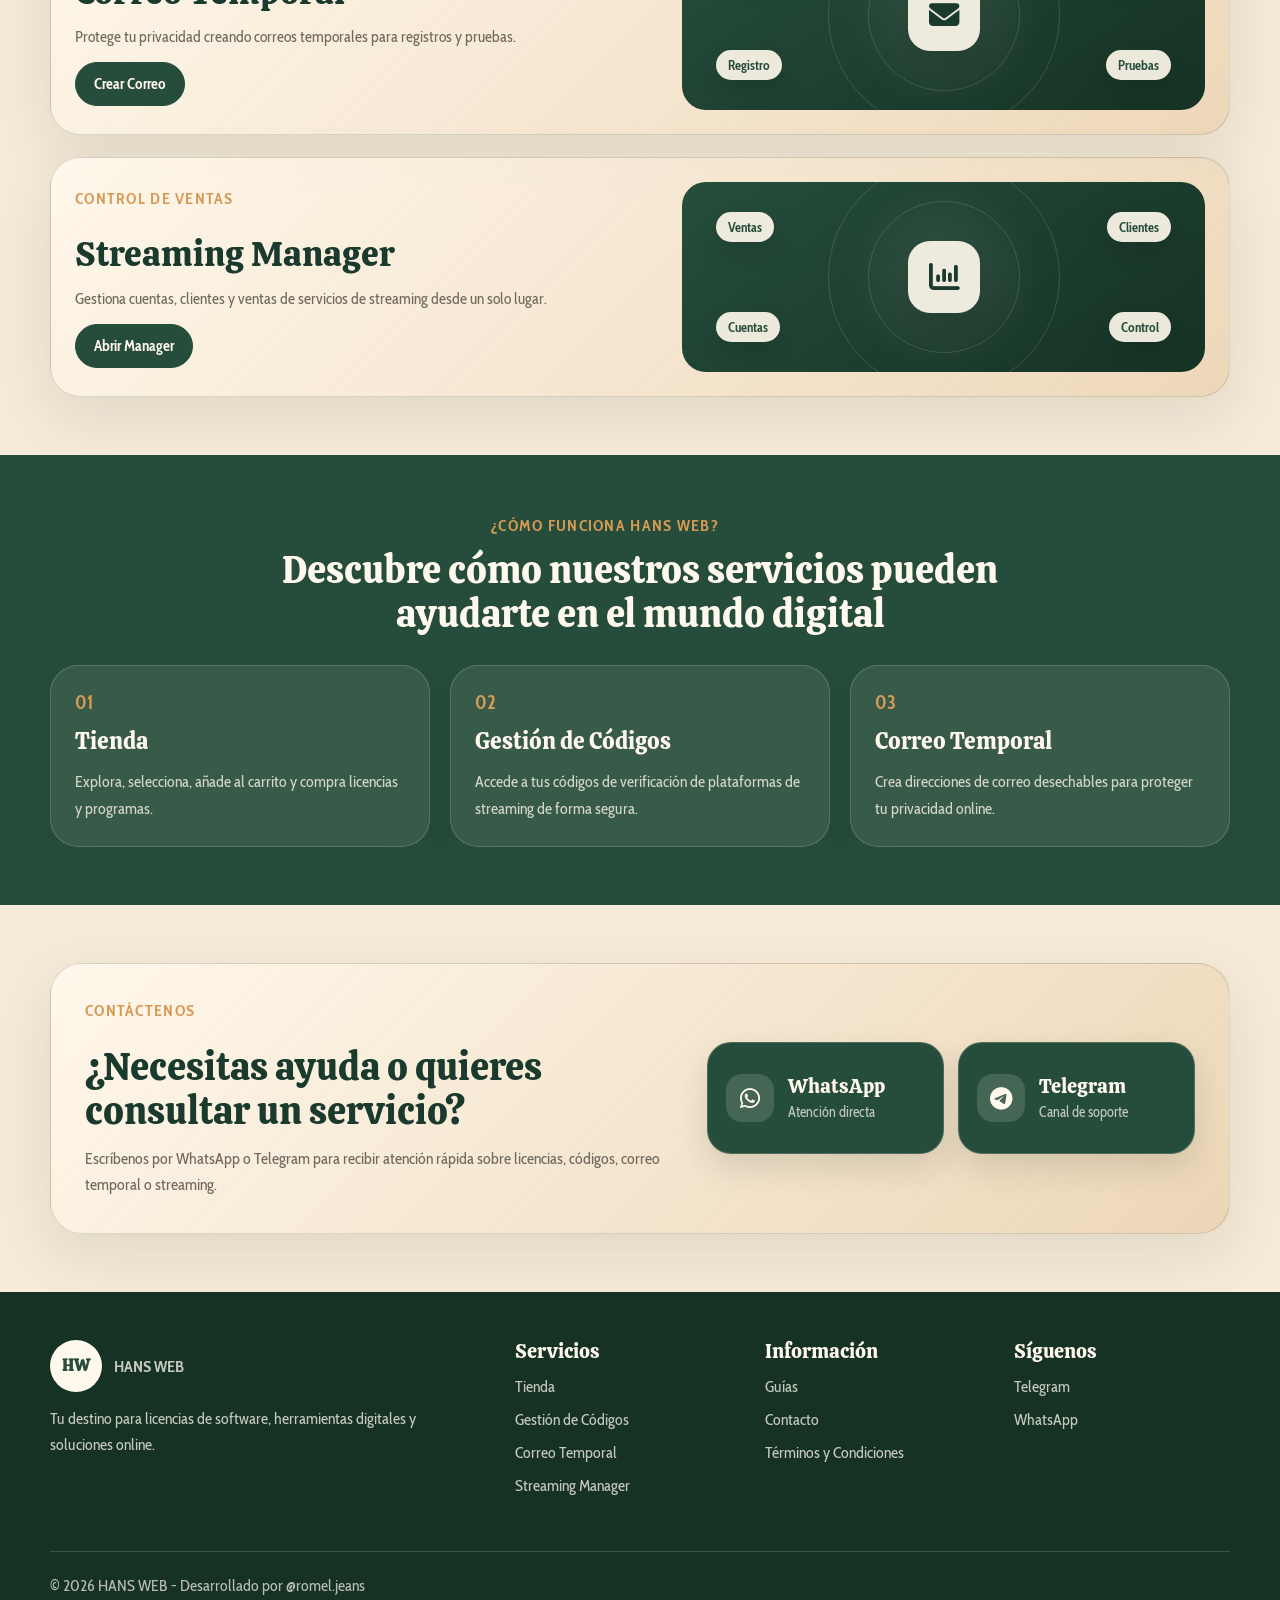
==== commit b28e1131: "Add files via upload" ====
--- a/index.html
+++ b/index.html
@@ -9,7 +9,7 @@
   <link rel="preconnect" href="https://fonts.gstatic.com" crossorigin />
   <link href="https://fonts.googleapis.com/css2?family=Cabin+Condensed:wght@400;600;700&family=Calistoga&display=swap" rel="stylesheet" />
   <link rel="stylesheet" href="https://cdnjs.cloudflare.com/ajax/libs/font-awesome/6.4.0/css/all.min.css">
-  <link rel="stylesheet" href="css/styles.css" />
+  <link rel="stylesheet" href="css/styles.css?v=2.0" />
 </head>
 <body>
   <div class="topbar" data-alert>
@@ -40,7 +40,7 @@
         </div>
         <a href="gestion-codigos.html">Gestión de Códigos</a>
         <a href="correo-temporal.html">Correo Temporal</a>
-        <a href="#">Streaming Manager</a>
+        <a href="https://manager.hansrj.me/">Streaming Manager</a>
       </nav>
     </div>
   </header>
@@ -143,7 +143,7 @@
               </div>
           </a>
 
-          <a class="feature-panel" href="#" aria-label="Abrir Streaming Manager">
+          <a class="feature-panel" href="https://manager.hansrj.me/" aria-label="Abrir Streaming Manager">
             <div class="feature-panel__copy">
               <p class="eyebrow">Control de ventas</p>
               <h3>Streaming Manager</h3>
@@ -197,14 +197,14 @@
           <p>Escríbenos por WhatsApp o Telegram para recibir atención rápida sobre licencias, códigos, correo temporal o streaming.</p>
         </div>
         <div class="contact-actions" aria-label="Canales de contacto">
-          <a class="contact-button contact-button--whatsapp" href="https://wa.me/" target="_blank" rel="noreferrer">
+          <a class="contact-button contact-button--whatsapp" href="https://wa.me/51965485348" target="_blank" rel="noreferrer">
             <span class="contact-button__icon"><i class="fab fa-whatsapp"></i></span>
             <span>
               <strong>WhatsApp</strong>
               <small>Atención directa</small>
             </span>
           </a>
-          <a class="contact-button contact-button--telegram" href="https://t.me/" target="_blank" rel="noreferrer">
+          <a class="contact-button contact-button--telegram" href="https://t.me/hans_hns" target="_blank" rel="noreferrer">
             <span class="contact-button__icon"><i class="fab fa-telegram-plane"></i></span>
             <span>
               <strong>Telegram</strong>
@@ -227,9 +227,10 @@
       </div>
       <div>
         <h3>Servicios</h3>
-        <a href="#servicios">Tienda</a>
-        <a href="#servicios">Gestión de Códigos</a>
-        <a href="#servicios">Correo Temporal</a>
+        <a href="tienda.html">Tienda</a>
+        <a href="gestion-codigos.html">Gestión de Códigos</a>
+        <a href="correo-temporal.html">Correo Temporal</a>
+        <a href="https://manager.hansrj.me/">Streaming Manager</a>
       </div>
       <div>
         <h3>Información</h3>
@@ -239,13 +240,13 @@
       </div>
       <div>
         <h3>Síguenos</h3>
-        <a href="https://t.me/" target="_blank" rel="noreferrer">Telegram</a>
-        <a href="https://wa.me/" target="_blank" rel="noreferrer">WhatsApp</a>
-      </div>
-    </div>
-    <div class="container footer__bottom">© 2025 HANS WEB - Desarrollado por @romel.jeans</div>
+        <a href="https://t.me/hans_hns" target="_blank" rel="noreferrer">Telegram</a>
+        <a href="https://wa.me/51965485348" target="_blank" rel="noreferrer">WhatsApp</a>
+      </div>
+    </div>
+    <div class="container footer__bottom">© 2026 HANS WEB - Desarrollado por @romel.jeans</div>
   </footer>
 
-  <script src="js/main.js"></script>
+  <script src="js/main.js?v=2.0"></script>
 </body>
 </html>
